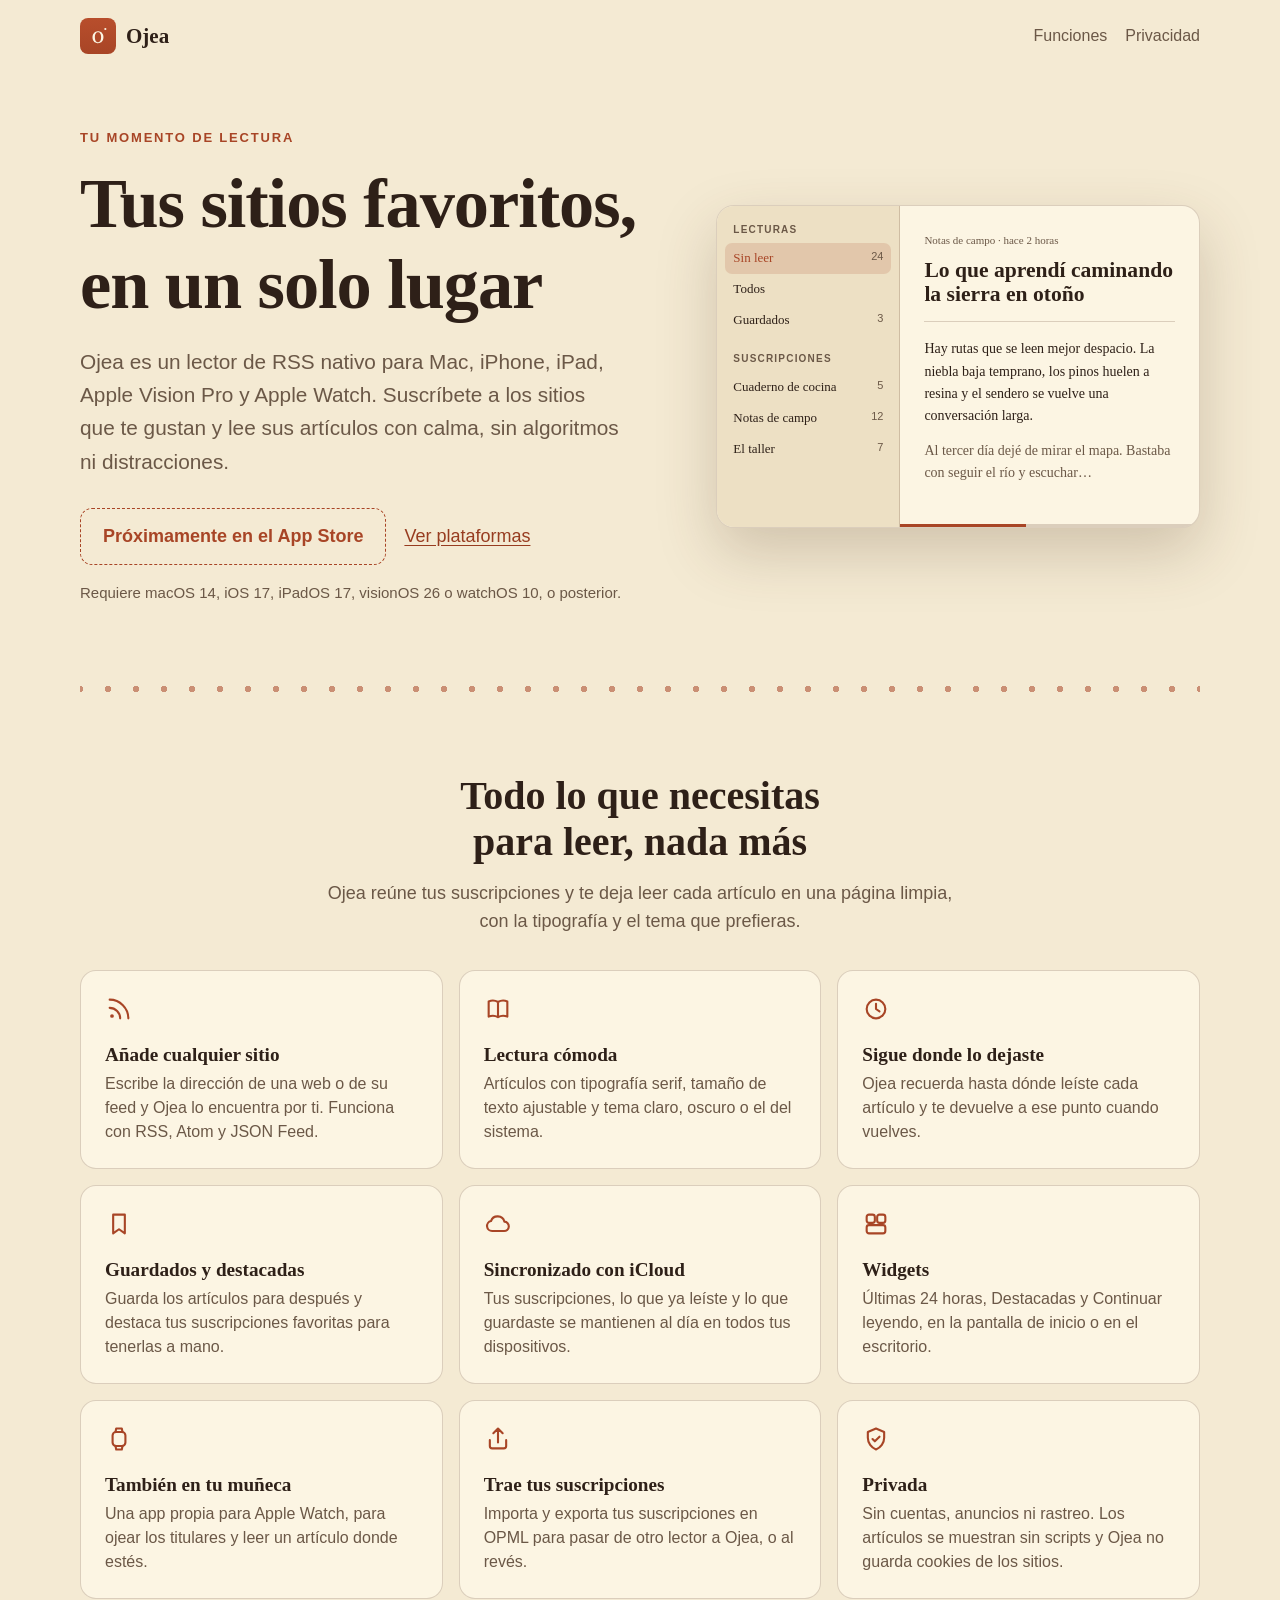
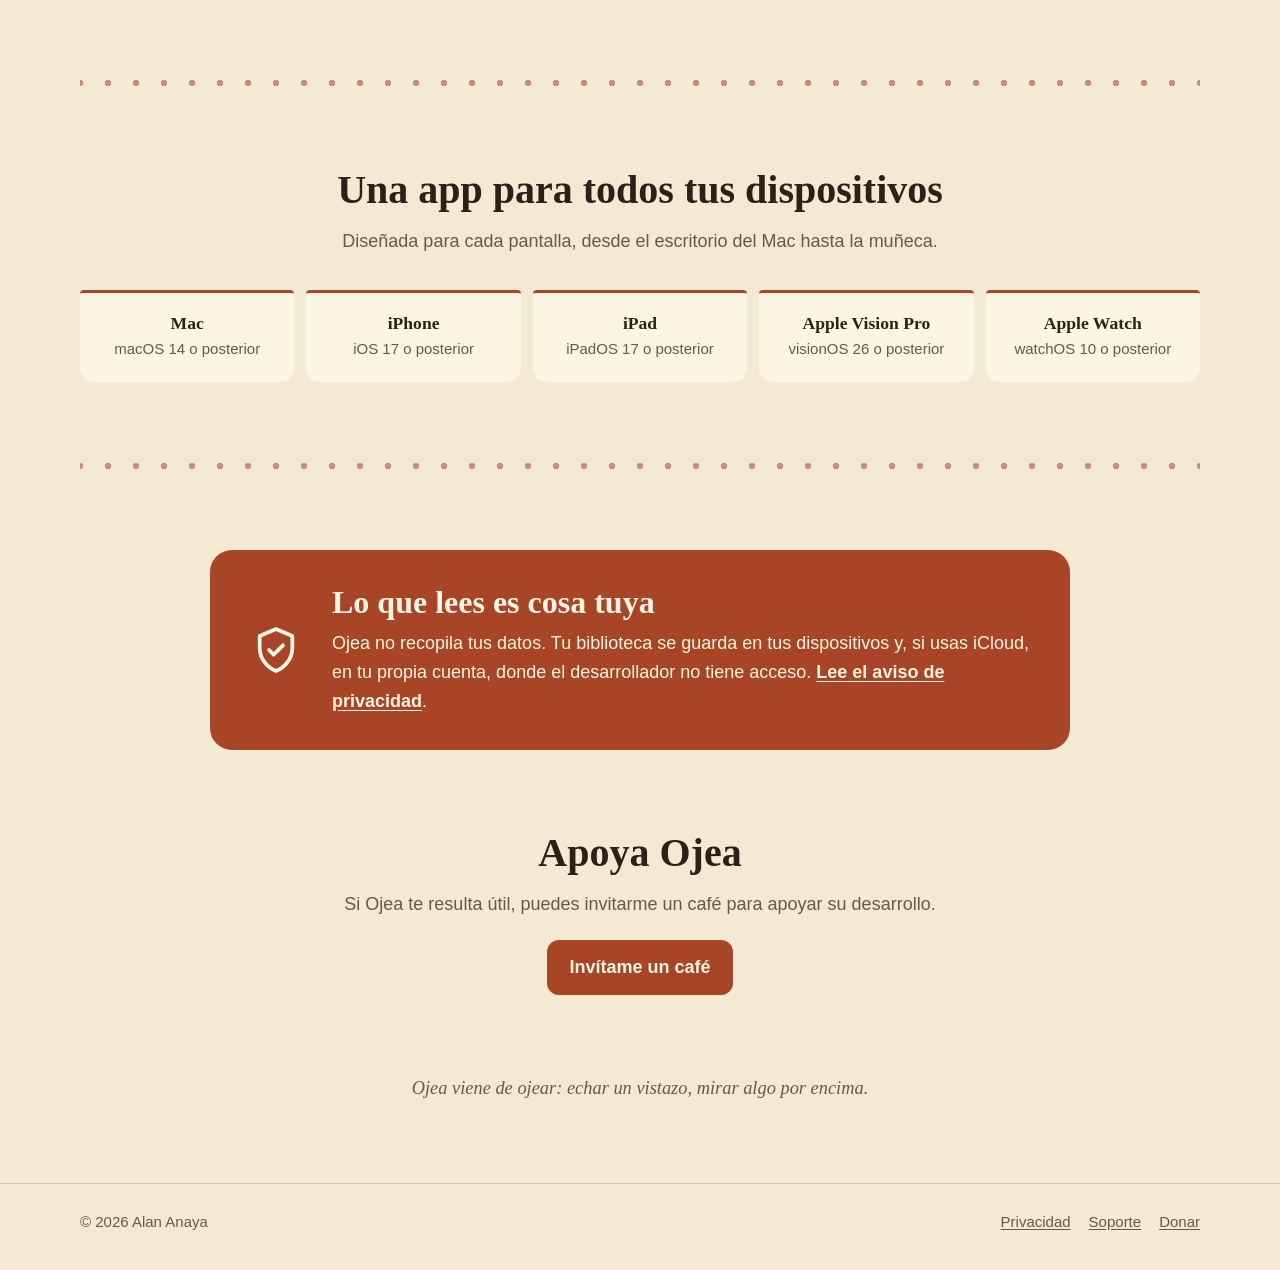
==== index.html @ f63ed956 "Add landing page and privacy policy Co-Authored-By: Claude Opus 5.5 <noreply@anthropic.com>" ====
<!doctype html>
<html lang="es">
<head>
  <meta charset="utf-8">
  <meta name="viewport" content="width=device-width, initial-scale=1">
  <title>Ojea: lector de RSS para Mac, iPhone, iPad, Vision Pro y Apple Watch</title>
  <meta name="description" content="Ojea es un lector de RSS nativo para los dispositivos de Apple. Sigue tus sitios favoritos y lee sus artículos en un solo lugar, sin cuentas, anuncios ni rastreo.">
  <link rel="canonical" href="https://ojea.alananaya.dev/">
  <meta property="og:title" content="Ojea: lector de RSS para los dispositivos de Apple">
  <meta property="og:description" content="Sigue tus sitios favoritos y lee sus artículos en un solo lugar, sin cuentas, anuncios ni rastreo.">
  <meta property="og:type" content="website">
  <meta property="og:locale" content="es_ES">
  <meta property="og:url" content="https://ojea.alananaya.dev/">
  <meta property="og:image" content="https://ojea.alananaya.dev/assets/img/icon.png">
  <meta name="theme-color" content="#f4ead3" media="(prefers-color-scheme: light)">
  <meta name="theme-color" content="#1b1411" media="(prefers-color-scheme: dark)">
  <link rel="icon" type="image/svg+xml" href="assets/img/icon.svg">
  <link rel="apple-touch-icon" href="assets/img/apple-touch-icon.png">
  <link rel="stylesheet" href="assets/style.css">
</head>
<body>
<a class="skip" href="#main">Ir al contenido</a>
<header class="site-header">
  <div class="wrap">
    <a class="brand" href="./"><img src="assets/img/icon.svg" alt="" width="36" height="36">Ojea</a>
    <nav class="site-nav" aria-label="Ojea">
      <a href="#funciones">Funciones</a>
      <a href="privacidad/">Privacidad</a>
    </nav>
  </div>
</header>
<main id="main">
  <div class="wrap">
    <section class="hero">
      <div>
        <p class="eyebrow">Tu momento de lectura</p>
        <h1>Tus sitios favoritos, en un solo lugar</h1>
        <p class="lede">Ojea es un lector de RSS nativo para Mac, iPhone, iPad, Apple Vision Pro y Apple Watch. Suscríbete a los sitios que te gustan y lee sus artículos con calma, sin algoritmos ni distracciones.</p>
        <div class="actions">
          <span class="button soon">Próximamente en el App Store</span>
          <a href="#plataformas">Ver plataformas</a>
        </div>
        <p class="requires">Requiere macOS 14, iOS 17, iPadOS 17, visionOS 26 o watchOS 10, o posterior.</p>
      </div>
      <div class="reader" aria-hidden="true">
        <div class="reader-list">
          <p>Lecturas</p>
          <ul>
            <li class="on">Sin leer <span>24</span></li>
            <li>Todos</li>
            <li>Guardados <span>3</span></li>
          </ul>
          <p>Suscripciones</p>
          <ul>
            <li>Cuaderno de cocina <span>5</span></li>
            <li>Notas de campo <span>12</span></li>
            <li>El taller <span>7</span></li>
          </ul>
        </div>
        <div class="reader-page">
          <p class="meta">Notas de campo · hace 2 horas</p>
          <h2>Lo que aprendí caminando la sierra en otoño</h2>
          <p>Hay rutas que se leen mejor despacio. La niebla baja temprano, los pinos huelen a resina y el sendero se vuelve una conversación larga.</p>
          <p class="fade">Al tercer día dejé de mirar el mapa. Bastaba con seguir el río y escuchar…</p>
        </div>
        <div class="progress"></div>
      </div>
    </section>

    <div class="dots" aria-hidden="true"></div>

    <section id="funciones">
      <div class="section-head">
        <h2>Todo lo que necesitas para leer, nada más</h2>
        <p>Ojea reúne tus suscripciones y te deja leer cada artículo en una página limpia, con la tipografía y el tema que prefieras.</p>
      </div>
      <ul class="tiles">
        <li>
          <svg viewBox="0 0 24 24" fill="none" stroke="currentColor" stroke-width="1.8" stroke-linecap="round" aria-hidden="true"><circle cx="6" cy="18" r="1.6" fill="currentColor" stroke="none"/><path d="M4 11a9 9 0 0 1 9 9M4 4a16 16 0 0 1 16 16"/></svg>
          <h3>Añade cualquier sitio</h3>
          <p>Escribe la dirección de una web o de su feed y Ojea lo encuentra por ti. Funciona con RSS, Atom y JSON Feed.</p>
        </li>
        <li>
          <svg viewBox="0 0 24 24" fill="none" stroke="currentColor" stroke-width="1.8" stroke-linecap="round" stroke-linejoin="round" aria-hidden="true"><path d="M4 5.5C6.5 4.5 9.5 4.5 12 6v13c-2.5-1.5-5.5-1.5-8-.5zM20 5.5c-2.5-1-5.5-1-8 .5v13c2.5-1.5 5.5-1.5 8-.5z"/></svg>
          <h3>Lectura cómoda</h3>
          <p>Artículos con tipografía serif, tamaño de texto ajustable y tema claro, oscuro o el del sistema.</p>
        </li>
        <li>
          <svg viewBox="0 0 24 24" fill="none" stroke="currentColor" stroke-width="1.8" stroke-linecap="round" stroke-linejoin="round" aria-hidden="true"><circle cx="12" cy="12" r="8"/><path d="M12 7.5V12l3 2"/></svg>
          <h3>Sigue donde lo dejaste</h3>
          <p>Ojea recuerda hasta dónde leíste cada artículo y te devuelve a ese punto cuando vuelves.</p>
        </li>
        <li>
          <svg viewBox="0 0 24 24" fill="none" stroke="currentColor" stroke-width="1.8" stroke-linecap="round" stroke-linejoin="round" aria-hidden="true"><path d="M7 4h10v16l-5-3.5L7 20z"/></svg>
          <h3>Guardados y destacadas</h3>
          <p>Guarda los artículos para después y destaca tus suscripciones favoritas para tenerlas a mano.</p>
        </li>
        <li>
          <svg viewBox="0 0 24 24" fill="none" stroke="currentColor" stroke-width="1.8" stroke-linecap="round" stroke-linejoin="round" aria-hidden="true"><path d="M7 18h10a4 4 0 0 0 .5-8A6 6 0 0 0 6 9.5 4.3 4.3 0 0 0 7 18z"/></svg>
          <h3>Sincronizado con iCloud</h3>
          <p>Tus suscripciones, lo que ya leíste y lo que guardaste se mantienen al día en todos tus dispositivos.</p>
        </li>
        <li>
          <svg viewBox="0 0 24 24" fill="none" stroke="currentColor" stroke-width="1.8" stroke-linejoin="round" aria-hidden="true"><rect x="4" y="4" width="7" height="7" rx="2"/><rect x="13" y="4" width="7" height="7" rx="2"/><rect x="4" y="13" width="16" height="7" rx="2"/></svg>
          <h3>Widgets</h3>
          <p>Últimas 24 horas, Destacadas y Continuar leyendo, en la pantalla de inicio o en el escritorio.</p>
        </li>
        <li>
          <svg viewBox="0 0 24 24" fill="none" stroke="currentColor" stroke-width="1.8" stroke-linecap="round" stroke-linejoin="round" aria-hidden="true"><rect x="6.5" y="6" width="11" height="12" rx="3"/><path d="M9 6l.6-3h4.8l.6 3M9 18l.6 3h4.8l.6-3"/></svg>
          <h3>También en tu muñeca</h3>
          <p>Una app propia para Apple Watch, para ojear los titulares y leer un artículo donde estés.</p>
        </li>
        <li>
          <svg viewBox="0 0 24 24" fill="none" stroke="currentColor" stroke-width="1.8" stroke-linecap="round" stroke-linejoin="round" aria-hidden="true"><path d="M8 7l4-4 4 4M12 3v12M5 13v5a2 2 0 0 0 2 2h10a2 2 0 0 0 2-2v-5"/></svg>
          <h3>Trae tus suscripciones</h3>
          <p>Importa y exporta tus suscripciones en OPML para pasar de otro lector a Ojea, o al revés.</p>
        </li>
        <li>
          <svg viewBox="0 0 24 24" fill="none" stroke="currentColor" stroke-width="1.8" stroke-linecap="round" stroke-linejoin="round" aria-hidden="true"><path d="M12 3l7 3v5c0 4.5-3 8.5-7 10-4-1.5-7-5.5-7-10V6z"/><path d="M9 12l2 2 4-4"/></svg>
          <h3>Privada</h3>
          <p>Sin cuentas, anuncios ni rastreo. Los artículos se muestran sin scripts y Ojea no guarda cookies de los sitios.</p>
        </li>
      </ul>
    </section>

    <div class="dots" aria-hidden="true"></div>

    <section id="plataformas">
      <div class="section-head">
        <h2>Una app para todos tus dispositivos</h2>
        <p>Diseñada para cada pantalla, desde el escritorio del Mac hasta la muñeca.</p>
      </div>
      <ul class="platforms">
        <li><strong>Mac</strong><span>macOS 14 o posterior</span></li>
        <li><strong>iPhone</strong><span>iOS 17 o posterior</span></li>
        <li><strong>iPad</strong><span>iPadOS 17 o posterior</span></li>
        <li><strong>Apple Vision Pro</strong><span>visionOS 26 o posterior</span></li>
        <li><strong>Apple Watch</strong><span>watchOS 10 o posterior</span></li>
      </ul>
    </section>

    <div class="dots" aria-hidden="true"></div>

    <section class="privacy-callout" aria-labelledby="privacidad-titulo">
      <svg viewBox="0 0 24 24" fill="none" stroke="currentColor" stroke-width="1.6" stroke-linecap="round" stroke-linejoin="round" aria-hidden="true"><path d="M12 3l7 3v5c0 4.5-3 8.5-7 10-4-1.5-7-5.5-7-10V6z"/><path d="M9 12l2 2 4-4"/></svg>
      <div>
        <h2 id="privacidad-titulo">Lo que lees es cosa tuya</h2>
        <p>Ojea no recopila tus datos. Tu biblioteca se guarda en tus dispositivos y, si usas iCloud, en tu propia cuenta, donde el desarrollador no tiene acceso. <a href="privacidad/">Lee el aviso de privacidad</a>.</p>
      </div>
    </section>

    <section class="donate" id="apoyo">
      <h2>Apoya Ojea</h2>
      <p>Si Ojea te resulta útil, puedes invitarme un café para apoyar su desarrollo.</p>
      <a class="button" href="https://buymeacoffee.com/alanxdev" rel="noopener">Invítame un café</a>
    </section>

    <p class="name-note"><em>Ojea</em> viene de <em>ojear</em>: echar un vistazo, mirar algo por encima.</p>
  </div>
</main>
<footer class="site-footer">
  <div class="wrap">
    <span>© 2026 Alan Anaya</span>
    <nav aria-label="Enlaces">
      <a href="privacidad/">Privacidad</a>
      <a href="https://github.com/k4rmakoma0/ojea-landing/issues">Soporte</a>
      <a href="https://buymeacoffee.com/alanxdev" rel="noopener">Donar</a>
    </nav>
  </div>
</footer>
</body>
</html>
---- assets/style.css ----
/* Colores del icono y de la app (Shared/Assets.xcassets): terracota sobre papel crema. */
:root {
  color-scheme: light dark;
  --paper: #f4ead3;
  --paper-raised: #fcf5e3;
  --paper-sunk: #ede0c4;
  --ink: #2e2018;
  --ink-soft: #6b5847;
  --line: rgb(84 54 30 / 20%);
  --accent: #a84526;
  --accent-ink: #fcf5e3;
  --link: #973c20;
  --shadow: 0 24px 60px rgb(84 54 30 / 22%);
  --serif: "New York", ui-serif, Georgia, "Times New Roman", serif;
  --sans: -apple-system, BlinkMacSystemFont, "SF Pro Text", "Segoe UI", Helvetica, Arial, sans-serif;
}

@media (prefers-color-scheme: dark) {
  :root {
    --paper: #1b1411;
    --paper-raised: #281e19;
    --paper-sunk: #140f0c;
    --ink: #f3ead8;
    --ink-soft: #b7a794;
    --line: rgb(243 234 216 / 14%);
    --accent: #e58a62;
    --accent-ink: #1b1411;
    --link: #e58a62;
    --shadow: 0 24px 60px rgb(0 0 0 / 50%);
  }
}

* { box-sizing: border-box; }

html { -webkit-text-size-adjust: 100%; }

body {
  margin: 0;
  background: var(--paper);
  color: var(--ink);
  font: 18px/1.6 var(--sans);
}

img { display: block; max-width: 100%; height: auto; }

a { color: var(--link); text-underline-offset: 0.15em; }

:focus-visible { outline: 3px solid var(--accent); outline-offset: 3px; border-radius: 4px; }

.skip {
  position: absolute;
  left: 16px;
  top: -60px;
  padding: 8px 14px;
  background: var(--accent);
  color: var(--accent-ink);
  border-radius: 8px;
}
.skip:focus { top: 12px; }

.wrap { width: min(1120px, 100% - 32px); margin-inline: auto; }

/* Cabecera */
.site-header { padding: 18px 0; }
.site-header .wrap { display: flex; align-items: center; justify-content: space-between; gap: 16px; }
.brand { display: flex; align-items: center; gap: 10px; color: inherit; font: 600 21px var(--serif); text-decoration: none; }
.brand img { width: 36px; height: 36px; }
.site-nav { display: flex; gap: 18px; font-size: 16px; }
.site-nav a { color: var(--ink-soft); text-decoration: none; }
.site-nav a:hover { color: var(--ink); text-decoration: underline; }

/* Portada */
.hero { display: grid; grid-template-columns: 6fr 5fr; align-items: center; gap: 56px; padding: 56px 0 0; }
.eyebrow { margin: 0 0 14px; color: var(--accent); font-size: 13px; font-weight: 700; letter-spacing: 0.14em; text-transform: uppercase; }
h1, h2, h3 { font-family: var(--serif); line-height: 1.15; text-wrap: balance; overflow-wrap: break-word; hyphens: auto; }
h1 { margin: 0 0 20px; font-size: clamp(2.6rem, 6.4vw, 4.4rem); letter-spacing: -0.015em; }
.lede { margin: 0 0 30px; max-width: 34rem; color: var(--ink-soft); font-size: clamp(1.1rem, 2.4vw, 1.3rem); }

.actions { display: flex; flex-wrap: wrap; align-items: center; gap: 12px 18px; }
.button {
  display: inline-block;
  padding: 13px 22px;
  border-radius: 12px;
  background: var(--accent);
  color: var(--accent-ink);
  font-weight: 600;
  text-decoration: none;
}
a.button:hover { filter: brightness(1.1); }
.button.soon { border: 1px dashed var(--accent); background: transparent; color: var(--accent); }
.requires { margin: 16px 0 0; color: var(--ink-soft); font-size: 15px; }

/* Ilustración del lector, hecha con la misma hoja de estilos que usa la app para los artículos */
.reader {
  position: relative;
  display: grid;
  grid-template-columns: 38% 1fr;
  overflow: hidden;
  border: 1px solid var(--line);
  border-radius: 18px;
  background: var(--paper-raised);
  box-shadow: var(--shadow);
  font-family: var(--serif);
  user-select: none;
}
.reader-list { padding: 18px 0; border-right: 1px solid var(--line); background: var(--paper-sunk); font-size: 13px; }
.reader-list p { margin: 0 16px 8px; color: var(--ink-soft); font: 700 10px var(--sans); letter-spacing: 0.12em; text-transform: uppercase; }
.reader-list ul { margin: 0 0 18px; padding: 0 8px; list-style: none; }
.reader-list li { display: flex; justify-content: space-between; gap: 8px; padding: 5px 8px; border-radius: 7px; }
.reader-list li span { color: var(--ink-soft); font-family: var(--sans); font-size: 11px; }
.reader-list li.on { background: rgb(168 69 38 / 16%); color: var(--accent); }
.reader-page { padding: 26px 24px 30px; }
.reader-page .meta { margin: 0 0 8px; color: var(--ink-soft); font-size: 11px; }
.reader-page h2 { hyphens: manual; margin: 0 0 16px; padding-bottom: 14px; border-bottom: 1px solid var(--line); font-size: 1.35rem; }
.reader-page p { margin: 0 0 12px; font-size: 14px; line-height: 1.6; }
.reader-page .fade { color: var(--ink-soft); }
.progress { position: absolute; right: 0; bottom: 0; left: 38%; height: 3px; background: var(--line); }
.progress::before { content: ""; display: block; width: 42%; height: 100%; background: var(--accent); }

/* Separador: la fila de puntos recuerda el punto del icono */
.dots {
  height: 8px;
  margin: 80px auto;
  background: radial-gradient(circle, var(--accent) 3px, transparent 3.5px) center / 28px 8px repeat-x;
  opacity: 0.55;
}

/* Funciones */
.section-head { max-width: 40rem; margin: 0 auto 34px; text-align: center; }
h2 { margin: 0 0 14px; font-size: clamp(1.8rem, 3.6vw, 2.5rem); }
.section-head p { margin: 0; color: var(--ink-soft); }

.tiles { display: grid; grid-template-columns: repeat(3, 1fr); gap: 16px; padding: 0; margin: 0; list-style: none; }
.tiles li { padding: 24px; border: 1px solid var(--line); border-radius: 16px; background: var(--paper-raised); }
.tiles svg { width: 28px; height: 28px; margin-bottom: 12px; color: var(--accent); }
h3 { margin: 0 0 6px; font-size: 1.2rem; }
.tiles p { margin: 0; color: var(--ink-soft); font-size: 16px; line-height: 1.5; }

/* Plataformas */
.platforms { display: grid; grid-template-columns: repeat(5, 1fr); gap: 12px; padding: 0; margin: 0; list-style: none; text-align: center; }
.platforms li { padding: 20px 12px; border-top: 3px solid var(--accent); border-radius: 4px 4px 14px 14px; background: var(--paper-raised); }
.platforms strong { display: block; font: 600 1.1rem var(--serif); }
.platforms span { color: var(--ink-soft); font-size: 15px; }

/* Privacidad */
.privacy-callout {
  display: grid;
  grid-template-columns: auto 1fr;
  gap: 28px;
  align-items: center;
  max-width: 860px;
  margin: 0 auto;
  padding: 34px 38px;
  border-radius: 22px;
  background: var(--accent);
  color: var(--accent-ink);
}
.privacy-callout svg { width: 56px; height: 56px; }
.privacy-callout h2 { margin-bottom: 8px; font-size: clamp(1.5rem, 3vw, 2rem); }
.privacy-callout p { margin: 0; }
.privacy-callout a { color: inherit; font-weight: 600; }

.donate { margin-top: 80px; text-align: center; }
.donate p { max-width: 38rem; margin: 0 auto 22px; color: var(--ink-soft); }

.name-note { margin: 80px auto 0; max-width: 38rem; text-align: center; color: var(--ink-soft); font: italic 1.15rem/1.5 var(--serif); }

/* Pie */
.site-footer { margin-top: 80px; padding: 26px 0 36px; border-top: 1px solid var(--line); color: var(--ink-soft); font-size: 15px; }
.site-footer .wrap { display: flex; flex-wrap: wrap; justify-content: space-between; gap: 10px 24px; }
.site-footer nav { display: flex; flex-wrap: wrap; gap: 8px 18px; }
.site-footer a { color: inherit; }

/* Páginas de texto */
.prose { width: min(720px, 100% - 32px); margin: 40px auto 0; }
.prose h1 { font-size: clamp(2.2rem, 6vw, 3.2rem); }
.prose h2 { margin: 40px 0 8px; font-size: 1.5rem; }
.prose .updated { color: var(--ink-soft); }
.prose .summary { padding: 18px 22px; border-left: 4px solid var(--accent); border-radius: 4px 12px 12px 4px; background: var(--paper-raised); }
.prose li { margin-bottom: 6px; }
.prose code { font-size: 0.9em; }

@media (max-width: 960px) {
  .platforms { grid-template-columns: repeat(3, 1fr); }
}

@media (max-width: 860px) {
  body { font-size: 17px; }
  .hero { grid-template-columns: 1fr; gap: 40px; padding-top: 24px; }
  .dots { margin: 56px auto; }
  .tiles { grid-template-columns: 1fr; }
  .platforms { grid-template-columns: repeat(2, 1fr); }
  .privacy-callout { grid-template-columns: 1fr; gap: 16px; padding: 26px; }
  .donate, .name-note, .site-footer { margin-top: 56px; }
}

@media (max-width: 480px) {
  .reader { grid-template-columns: 1fr; }
  .reader-list { display: none; }
  .progress { left: 0; }
}
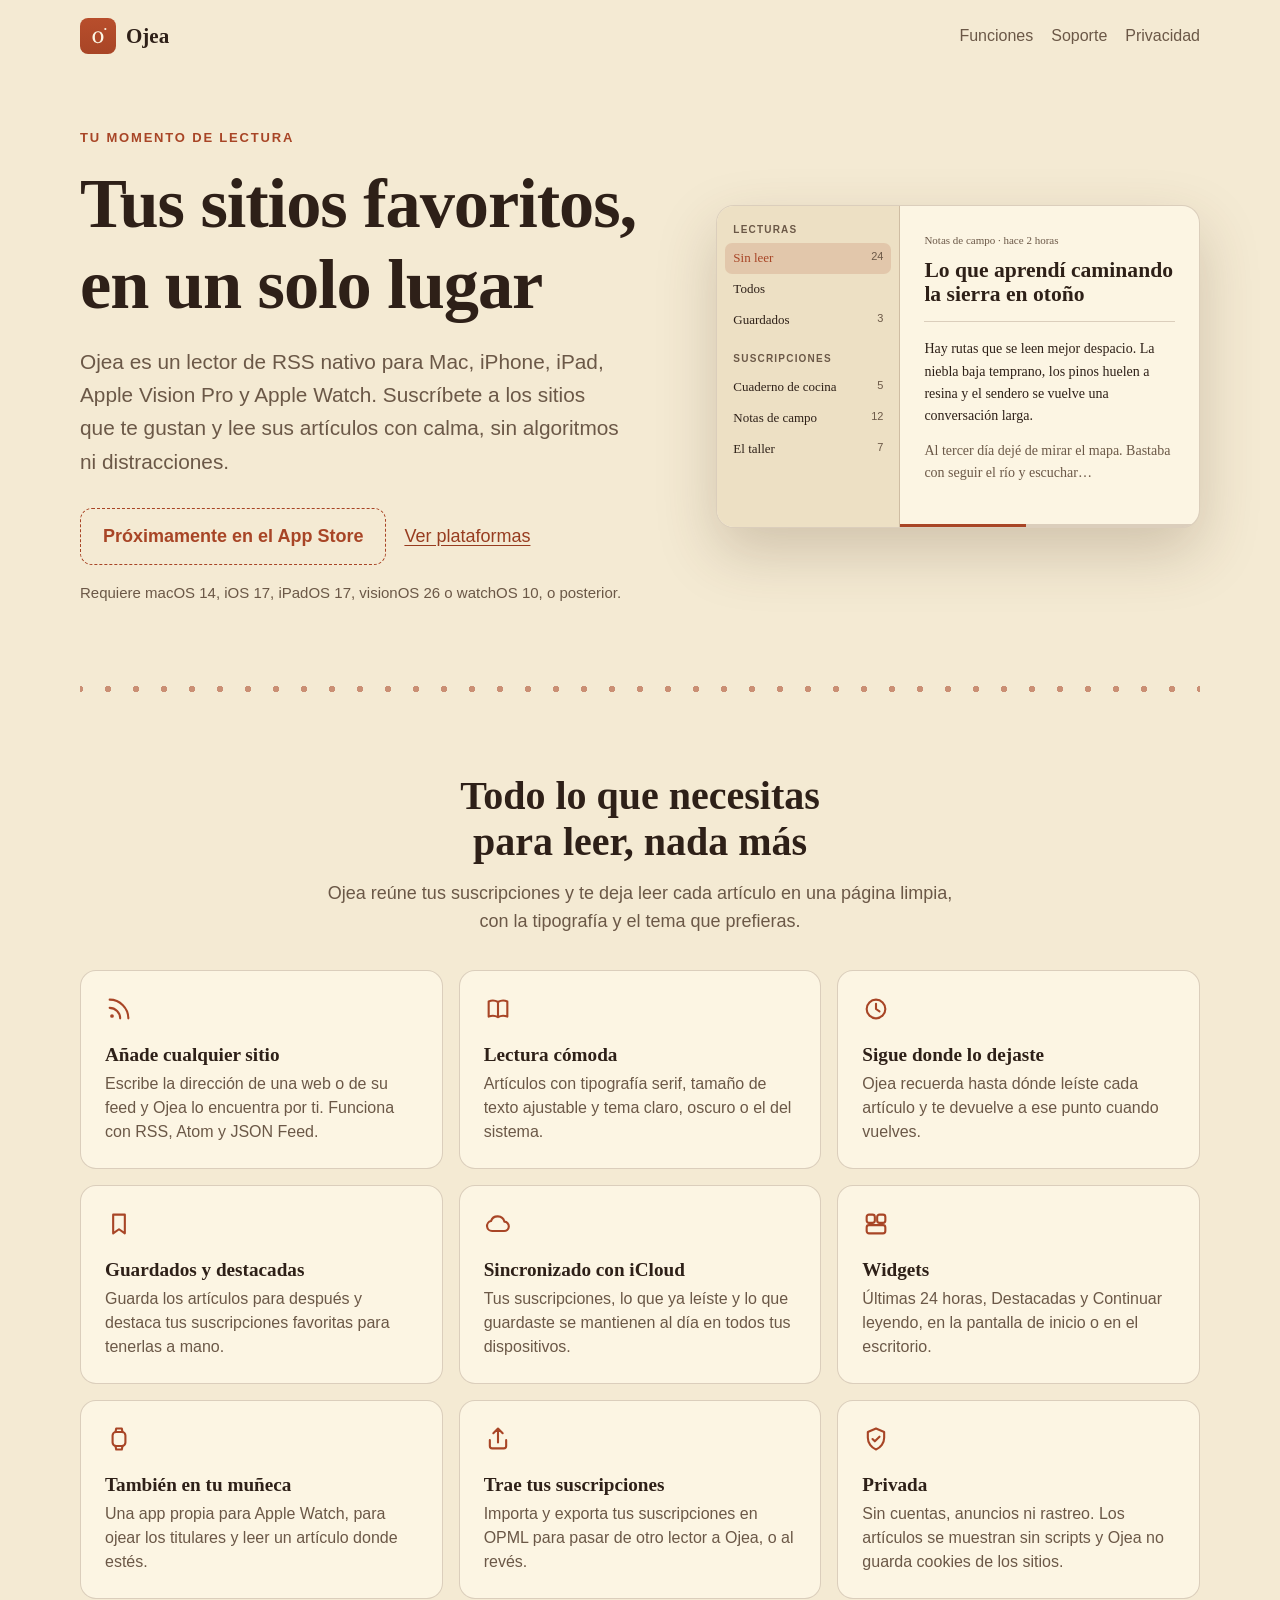
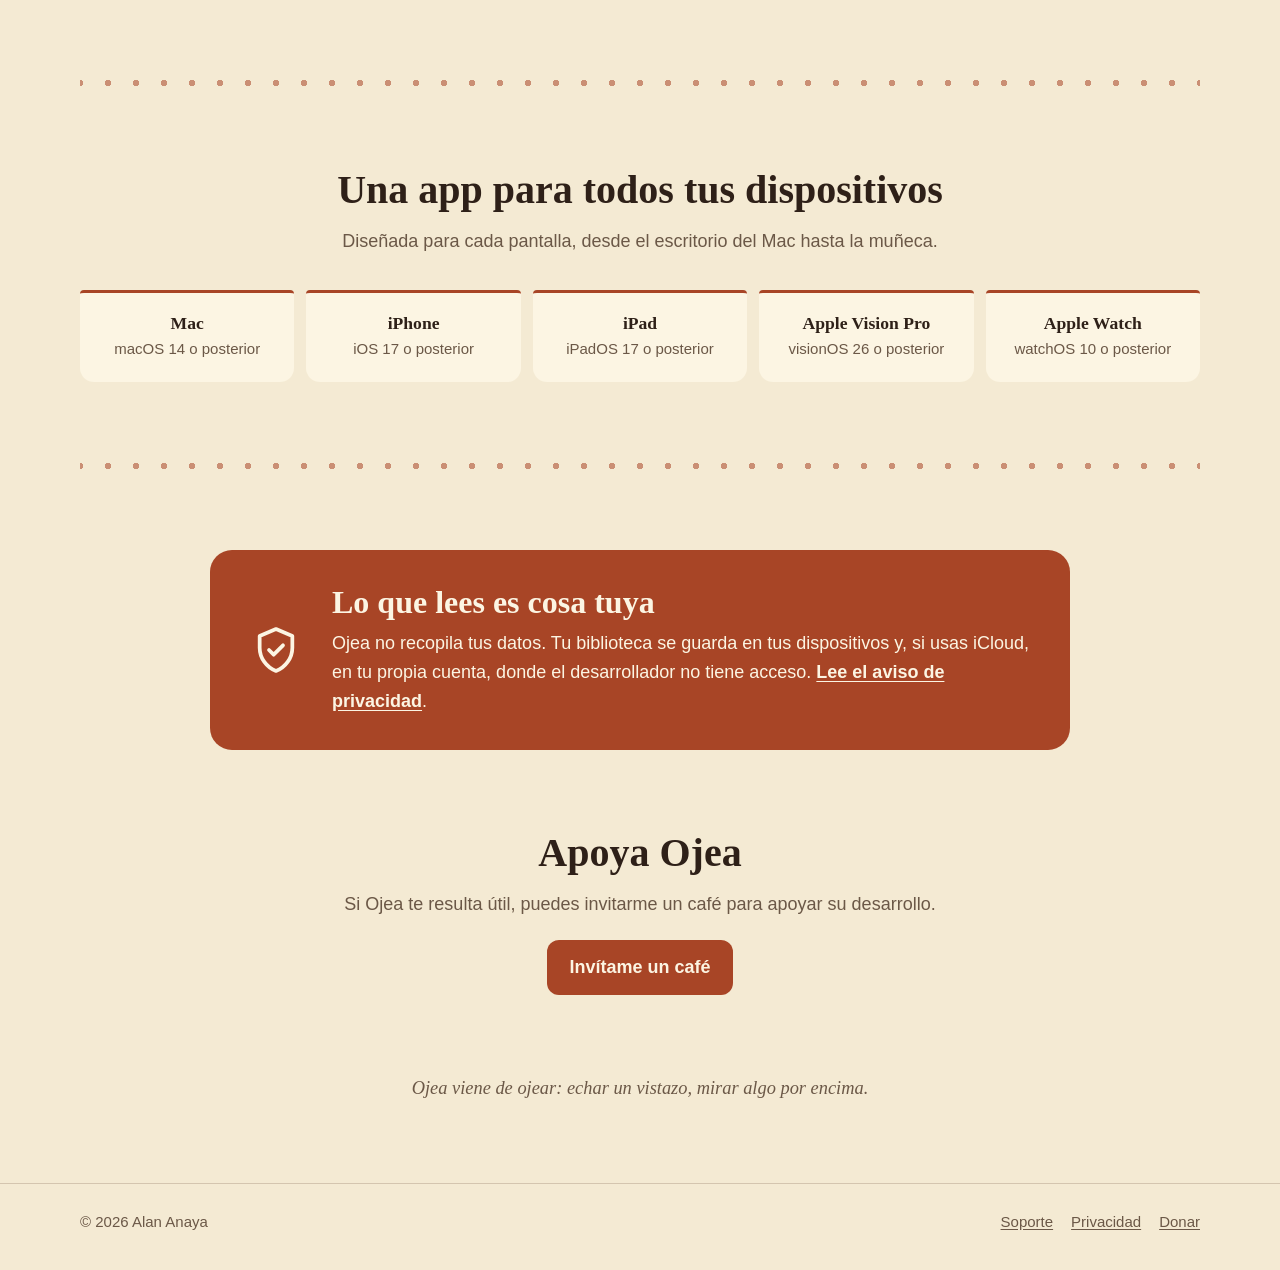
==== commit dafbaf3a: "Add a support page and contact emails Co-Authored-By: Claude Opus 5.5 <noreply@anthropic.com>" ====
--- a/index.html
+++ b/index.html
@@ -25,6 +25,7 @@
     <a class="brand" href="./"><img src="assets/img/icon.svg" alt="" width="36" height="36">Ojea</a>
     <nav class="site-nav" aria-label="Ojea">
       <a href="#funciones">Funciones</a>
+      <a href="soporte/">Soporte</a>
       <a href="privacidad/">Privacidad</a>
     </nav>
   </div>
@@ -152,7 +153,7 @@
     <section class="donate" id="apoyo">
       <h2>Apoya Ojea</h2>
       <p>Si Ojea te resulta útil, puedes invitarme un café para apoyar su desarrollo.</p>
-      <a class="button" href="https://buymeacoffee.com/alanxdev" rel="noopener">Invítame un café</a>
+      <a class="button" href="https://buymeacoffee.com/k4rmakoma" rel="noopener">Invítame un café</a>
     </section>
 
     <p class="name-note"><em>Ojea</em> viene de <em>ojear</em>: echar un vistazo, mirar algo por encima.</p>
@@ -162,9 +163,9 @@
   <div class="wrap">
     <span>© 2026 Alan Anaya</span>
     <nav aria-label="Enlaces">
+      <a href="soporte/">Soporte</a>
       <a href="privacidad/">Privacidad</a>
-      <a href="https://github.com/k4rmakoma0/ojea-landing/issues">Soporte</a>
-      <a href="https://buymeacoffee.com/alanxdev" rel="noopener">Donar</a>
+      <a href="https://buymeacoffee.com/k4rmakoma" rel="noopener">Donar</a>
     </nav>
   </div>
 </footer>
--- a/assets/style.css
+++ b/assets/style.css
@@ -175,6 +175,8 @@
 .prose { width: min(720px, 100% - 32px); margin: 40px auto 0; }
 .prose h1 { font-size: clamp(2.2rem, 6vw, 3.2rem); }
 .prose h2 { margin: 40px 0 8px; font-size: 1.5rem; }
+.prose h3 { margin: 26px 0 6px; font-size: 1.15rem; }
+.prose h3 + p { margin-top: 0; }
 .prose .updated { color: var(--ink-soft); }
 .prose .summary { padding: 18px 22px; border-left: 4px solid var(--accent); border-radius: 4px 12px 12px 4px; background: var(--paper-raised); }
 .prose li { margin-bottom: 6px; }
